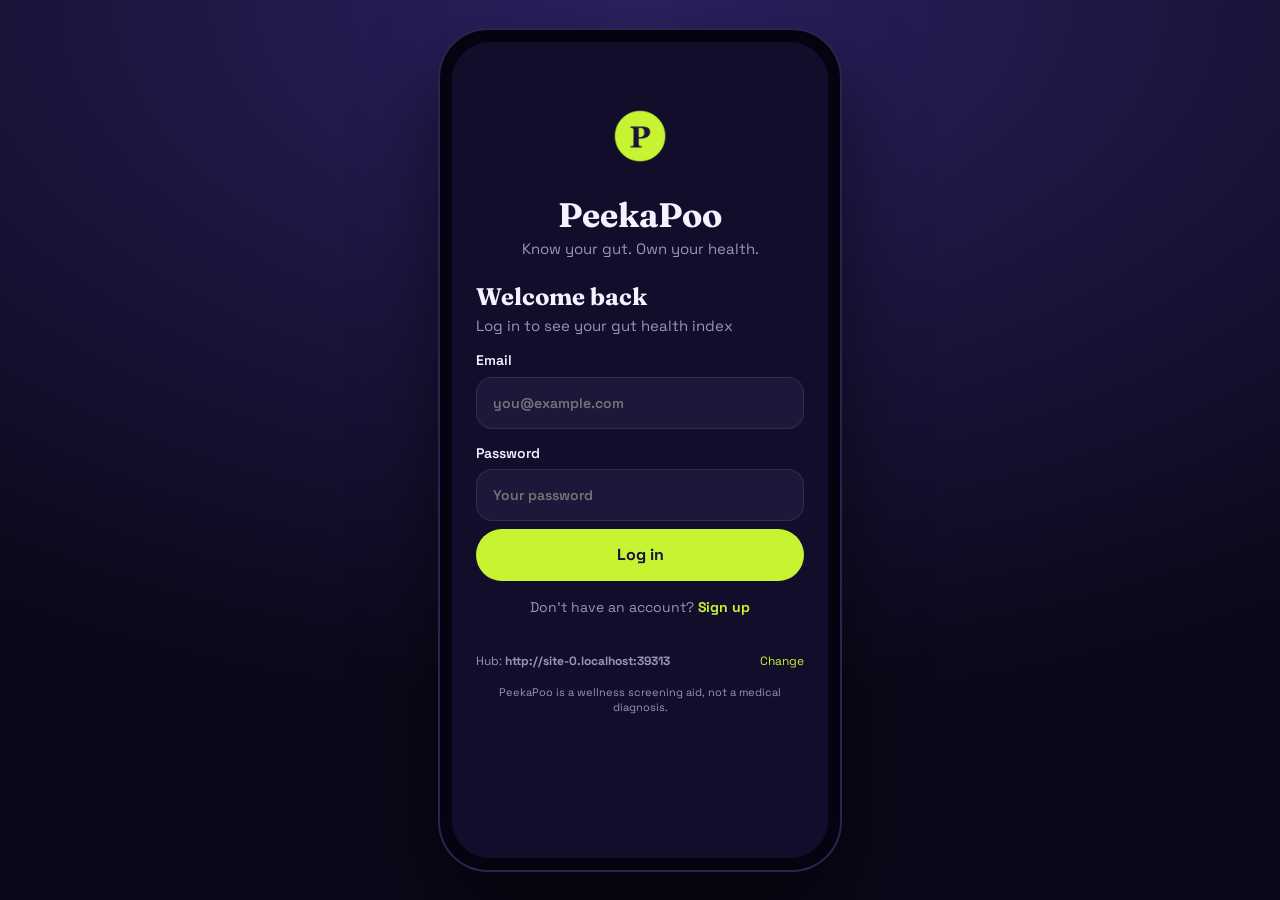
==== mobile_app/index.html @ ef3d58f6 "Add mobile apps, accounts and public demo server - mobile_app/: phone web app (PWA) served at /m/, w" ====
<!DOCTYPE html>
<html lang="en">
<head>
<meta charset="UTF-8">
<meta name="viewport" content="width=device-width, initial-scale=1, viewport-fit=cover">
<meta name="theme-color" content="#120d2b">
<meta name="apple-mobile-web-app-capable" content="yes">
<meta name="mobile-web-app-capable" content="yes">
<meta name="apple-mobile-web-app-status-bar-style" content="black-translucent">
<meta name="apple-mobile-web-app-title" content="PeekaPoo">
<title>PeekaPoo</title>
<link rel="manifest" href="manifest.webmanifest">
<link rel="icon" href="icons/icon-192.png">
<link rel="apple-touch-icon" href="icons/icon-192.png">
<link rel="preconnect" href="https://fonts.googleapis.com">
<link rel="preconnect" href="https://fonts.gstatic.com" crossorigin>
<link href="https://fonts.googleapis.com/css2?family=Fraunces:opsz,wght@9..144,600;9..144,700&family=Space+Grotesk:wght@400;500;600;700&display=swap" rel="stylesheet">
<link rel="stylesheet" href="app.css">
</head>
<body>
<div class="device">
  <div class="app" id="app">

    <!-- HOME -->
    <section class="screen is-active" id="screen-home" data-tab="home">
      <header class="top">
        <div>
          <p class="muted" id="greeting">Hello</p>
          <p class="name" id="name">-</p>
        </div>
        <button class="avatar" id="avatar-btn" aria-label="Profile">-</button>
      </header>

      <div class="score-row">
        <article class="score score--dig">
          <div class="ring" id="ring-dig"></div>
          <h3>Digestive Score</h3>
          <p class="score__sub" id="dig-sub">No stool visit yet</p>
        </article>
        <article class="score score--hyd">
          <div class="ring" id="ring-hyd"></div>
          <h3>Hydration Score</h3>
          <p class="score__sub" id="hyd-sub">No urine visit yet</p>
        </article>
      </div>

      <article class="card">
        <p class="eyebrow eyebrow--lime">Today's insight</p>
        <p class="lead" id="insight">Your first toilet visit will appear here.</p>
      </article>

      <article class="card card--alert" id="alert-card" hidden>
        <p class="eyebrow eyebrow--red" id="alert-title">Unusual pattern detected</p>
        <ul class="flag-list" id="alert-flags"></ul>
        <button class="link" data-goto="alerts">See details →</button>
      </article>

      <article class="card">
        <div class="card__head">
          <p class="eyebrow">Last 7 days</p>
          <div class="legend"><span class="dot dot--dig"></span>Digestive <span class="dot dot--hyd"></span>Hydration</div>
        </div>
        <div class="spark" id="spark"></div>
      </article>

      <button class="ask-cta" id="open-chat">
        <span class="bot" aria-hidden="true"></span>
        <span>
          <strong>Ask PeekaPoo</strong>
          <small>Questions about your scores, trends or alerts</small>
        </span>
        <span class="ask-cta__arrow">→</span>
      </button>

      <p class="foot muted" id="last-visit"></p>
    </section>

    <!-- DATA -->
    <section class="screen" id="screen-data" data-tab="data">
      <h1 class="title">Your Gut Health Index</h1>
      <p class="muted" id="data-sub">-</p>

      <p class="label">Explore by Bristol type</p>
      <div class="bars bars--bristol" id="bristol-bars"></div>
      <div class="note" id="bristol-note">-</div>

      <div class="chips" id="chips">
        <button class="chip is-on" data-view="consistency">Consistency</button>
        <button class="chip" data-view="scores">Daily scores</button>
        <button class="chip" data-view="visits">Visits</button>
      </div>
      <div id="chip-view"></div>

      <p class="label">Bristol Stool Scale <span class="muted">· tap to learn</span></p>
      <div class="bss-grid" id="bss-grid"></div>

      <h2 class="title title--sm">Urine &amp; Gas Signals</h2>
      <p class="muted">Same personal-history basis as your stool data above</p>

      <p class="label">Urine colour, this month</p>
      <div id="urine-bars"></div>
      <div class="note" id="urine-note">-</div>

      <p class="label">Ammonia (NH₃), past 7 days</p>
      <div class="bars bars--week" id="nh3-bars"></div>
      <div class="note" id="nh3-note">-</div>

      <p class="label">VOC signal, past 7 days</p>
      <div class="bars bars--week" id="voc-bars"></div>
      <div class="note" id="voc-note">Tracks alongside ammonia: both channels read from the same 8-channel gas array.</div>
    </section>

    <!-- ALERTS -->
    <section class="screen" id="screen-alerts" data-tab="alerts">
      <h1 class="title">Alerts</h1>
      <p class="muted">Compared with your own baseline, not other people's</p>

      <article class="status" id="status">
        <span class="status__badge" id="status-badge">-</span>
        <p class="status__text" id="status-text">-</p>
      </article>

      <div id="flag-cards"></div>

      <article class="card">
        <p class="eyebrow">How alerts work</p>
        <ol class="how">
          <li><b>Personal baseline.</b> Gas readings are compared with your own last 14 days, so your normal is the reference.</li>
          <li><b>Persistence rule.</b> A single odd day never alerts. A signal must stay unusual for 3 days in a row.</li>
          <li><b>Fixed rules decide the level.</b> Normal / Watch / Consult comes from deterministic rules, and the AI only explains it.</li>
        </ol>
      </article>

      <p class="label">Recent visits</p>
      <ul class="timeline" id="timeline"></ul>
    </section>

    <!-- PROFILE -->
    <section class="screen" id="screen-profile" data-tab="profile">
      <div class="profile-head">
        <div class="avatar avatar--lg" id="avatar-lg">-</div>
        <div>
          <p class="profile-name" id="profile-name">-</p>
          <p class="muted" id="profile-email">-</p>
          <p class="muted" id="profile-id">-</p>
        </div>
      </div>

      <div id="household">
        <p class="label">Household members</p>
        <p class="muted small">Switch to view a family member's results on this device.</p>
        <div class="members" id="members"></div>
      </div>

      <p class="label">My PeekaPoo device</p>
      <article class="card device-card">
        <div class="device-row"><span>Edge AI</span><b>Atlas 200I DK A2</b></div>
        <div class="device-row"><span>Sensor controller</span><b>Hi3861 · OpenHarmony</b></div>
        <div class="device-row"><span>Vision models</span><b id="sys-vision">-</b></div>
        <div class="device-row"><span>AI advisor</span><b id="sys-llm">-</b></div>
        <div class="device-row"><span>Huawei Cloud sync</span><b id="sys-cloud">-</b></div>
        <div class="device-row"><span>Data source</span><b id="sys-data">-</b></div>
      </article>

      <p class="label">Privacy</p>
      <article class="card privacy">
        <p>✓ Images are analysed on the device and never uploaded</p>
        <p>✓ Only scores and trends sync to the cloud</p>
        <p>✓ Each member has their own baseline</p>
      </article>

      <p class="disclaimer" id="disclaimer"></p>
      <button class="btn btn--ghost" id="logout">Log out</button>
      <p class="foot muted">PeekaPoo · Team InsideOut · USM</p>
    </section>

    <!-- AUTH (log in / sign up) -->
    <section class="auth" id="auth" hidden>
      <div class="auth__brand" id="auth-brand">
        <img src="icons/icon-192.png" alt="" width="84" height="84">
        <h1>PeekaPoo</h1>
        <p class="muted">Know your gut. Own your health.</p>
      </div>

      <form class="auth__form" id="login-form" novalidate>
        <h2>Welcome back</h2>
        <p class="muted">Log in to see your gut health index</p>
        <label>Email<input name="email" type="email" autocomplete="email" placeholder="you@example.com"></label>
        <label>Password<input name="password" type="password" autocomplete="current-password" placeholder="Your password"></label>
        <p class="auth__error" hidden></p>
        <button class="btn">Log in</button>
        <p class="auth__switch">Don't have an account? <button type="button" data-auth="register">Sign up</button></p>
      </form>

      <form class="auth__form" id="register-form" novalidate hidden>
        <div class="auth__head">
          <button type="button" class="back" data-auth="login" aria-label="Back">←</button>
          <h2>Create account</h2>
        </div>
        <p class="muted">Set up PeekaPoo for yourself. Each family member gets their own account and personal baseline.</p>
        <label>Name<input name="name" autocomplete="name" placeholder="What should we call you?"></label>
        <label>Email<input name="email" type="email" autocomplete="email" placeholder="you@example.com"></label>
        <label>Password<input name="password" type="password" autocomplete="new-password" placeholder="At least 8 characters"></label>
        <label>Confirm password<input name="confirm" type="password" autocomplete="new-password" placeholder="Type it again"></label>
        <fieldset class="slots">
          <legend>Your button on the PeekaPoo device</legend>
          <p class="muted small">Press this button before each visit so results go to your account.</p>
          <div class="slots__row">
            <label><input type="radio" name="slot" value="1"><span>1</span></label>
            <label><input type="radio" name="slot" value="2"><span>2</span></label>
            <label><input type="radio" name="slot" value="3"><span>3</span></label>
            <label><input type="radio" name="slot" value="4"><span>4</span></label>
          </div>
        </fieldset>
        <label class="consent"><input type="checkbox" name="agree">
          <span>I understand PeekaPoo is a wellness screening aid, not a medical diagnosis, and I agree that my scores (never images) are stored for my personal baseline.</span></label>
        <p class="auth__error" hidden></p>
        <button class="btn">Sign up</button>
        <p class="auth__switch">Already have an account? <button type="button" data-auth="login">Log in</button></p>
      </form>

      <div class="auth__hub">
        <div class="auth__hub-row"><span>Hub: <b id="hub-label">-</b></span><button type="button" id="hub-change">Change</button></div>
        <input id="hub-input" type="url" placeholder="http://192.168.x.x:8000" hidden>
      </div>
      <p class="auth__note">PeekaPoo is a wellness screening aid, not a medical diagnosis.</p>
    </section>

    <!-- CHAT (overlay) -->
    <section class="chat" id="chat" hidden>
      <header class="chat__top">
        <button class="back" id="close-chat" aria-label="Back">←</button>
        <div>
          <h2>PeekaPoo Assistant</h2>
          <p class="muted">Ask anything about your gut health</p>
        </div>
      </header>
      <div class="chat__log" id="chat-log"></div>
      <div class="suggest" id="suggest">
        <button>Currently is my gut health okay?</button>
        <button>How's my stool pattern this week?</button>
        <button>Why is my hydration score low?</button>
      </div>
      <form class="chat__bar" id="chat-form">
        <input id="chat-input" placeholder="Ask PeekaPoo anything..." autocomplete="off">
        <button class="send" aria-label="Send">↑</button>
      </form>
    </section>

    <!-- BRISTOL SHEET -->
    <div class="sheet" id="sheet" hidden>
      <div class="sheet__panel" role="dialog" aria-modal="true">
        <button class="sheet__close" id="sheet-close" aria-label="Close">×</button>
        <div id="sheet-body"></div>
      </div>
    </div>

    <nav class="tabbar">
      <button class="tab is-on" data-goto="home"><svg viewBox="0 0 24 24"><path d="M3 10.5 12 3l9 7.5V21h-6v-6H9v6H3z"/></svg>Home</button>
      <button class="tab" data-goto="data"><svg viewBox="0 0 24 24"><path d="M5 20V12M10 20V6M15 20v-9M20 20v-4"/></svg>Data</button>
      <button class="tab" data-goto="alerts"><svg viewBox="0 0 24 24"><path d="M6 17V11a6 6 0 0 1 12 0v6l1.5 2h-15zM10 21h4"/></svg>Alerts<i class="tab__dot" id="tab-dot" hidden></i></button>
      <button class="tab" data-goto="profile"><svg viewBox="0 0 24 24"><circle cx="12" cy="8" r="4"/><path d="M4 21c1-4.5 4.5-6.5 8-6.5s7 2 8 6.5"/></svg>Profile</button>
    </nav>
  </div>
</div>
<script src="bristol.js"></script>
<script src="app.js"></script>
</body>
</html>
---- mobile_app/app.css ----
:root {
  --bg: #120d2b;
  --bg-2: #0d0921;
  --card: #1d1739;
  --line: rgba(255, 255, 255, .09);
  --text: #f4f2ff;
  --muted: #9a94b8;
  --lime: #c6f432;
  --mint: #bfe0d4;
  --cream: #e8f3da;
  --ink: #1b1240;
  --slate: #48557c;
  --red: #ff6b6b;
  --amber: #ffb547;
  --green: #5ee0a0;
  --serif: "Fraunces", Georgia, serif;
  --sans: "Space Grotesk", system-ui, -apple-system, "Segoe UI", sans-serif;
  --tab-h: 68px;
}

* { box-sizing: border-box; -webkit-tap-highlight-color: transparent; }
html, body { margin: 0; height: 100%; }
body { background: var(--bg-2); color: var(--text); font: 15px/1.45 var(--sans); }
button, input { font: inherit; color: inherit; }
button { cursor: pointer; background: none; border: 0; padding: 0; }
[hidden] { display: none !important; }

/* Phone frame on wide screens, full-bleed on phones */
.device { height: 100%; }
.app { position: relative; height: 100%; background: var(--bg); overflow: hidden; }
@media (min-width: 520px) {
  body { display: grid; place-items: center; background: radial-gradient(1200px 700px at 50% 0%, #2a2160, #0b0819); padding: 24px 0; }
  .device { width: 400px; height: min(840px, calc(100vh - 48px)); border-radius: 48px; padding: 12px; background: #050310;
            box-shadow: 0 0 0 2px #2b2450, 0 40px 80px rgba(0, 0, 0, .55); }
  .app { border-radius: 38px; }
}

.screen { position: absolute; inset: 0 0 var(--tab-h); overflow-y: auto; padding: calc(18px + env(safe-area-inset-top)) 18px 28px;
          display: none; scrollbar-width: none; }
.screen::-webkit-scrollbar { display: none; }
.screen.is-active { display: block; animation: fade .25s ease; }
@keyframes fade { from { opacity: 0; transform: translateY(6px); } }

.muted { color: var(--muted); margin: 0; }
.top { display: flex; justify-content: space-between; align-items: center; margin: 8px 2px 18px; }
.name { margin: 0; font-weight: 700; font-size: 17px; }
.avatar { width: 38px; height: 38px; border-radius: 50%; background: var(--cream); color: var(--ink); display: grid; place-items: center;
          font: 700 16px var(--serif); }
.avatar--lg { width: 64px; height: 64px; font-size: 26px; flex: none; }

.title { font: 700 26px/1.15 var(--serif); margin: 10px 0 4px; }
.title--sm { font-size: 22px; margin-top: 34px; }
.label { font-weight: 600; margin: 22px 0 10px; }
.eyebrow { margin: 0 0 6px; font-weight: 600; font-size: 13px; color: var(--muted); }
.eyebrow--lime { color: #a7d63c; }
.eyebrow--red { color: var(--red); }
.lead { margin: 0; font-size: 16px; line-height: 1.5; }
.foot { text-align: center; font-size: 12px; margin-top: 18px; }

/* Score cards */
.score-row { display: grid; grid-template-columns: 1fr 1fr; gap: 12px; }
.score { border-radius: 22px; padding: 18px 10px 14px; text-align: center; color: var(--ink); }
.score--dig { background: var(--mint); }
.score--hyd { background: var(--cream); }
.score h3 { margin: 10px 0 2px; font-size: 15px; font-weight: 600; }
.score__sub { margin: 0; font-size: 12px; color: #55607a; }
.ring { width: 86px; height: 86px; margin: 0 auto; position: relative; }
.ring svg { width: 100%; height: 100%; transform: rotate(-90deg); }
.ring b { position: absolute; inset: 0; display: grid; place-items: center; font: 700 28px var(--serif); }

.card { background: var(--card); border: 1px solid var(--line); border-radius: 20px; padding: 16px; margin-top: 14px; }
.card__head { display: flex; justify-content: space-between; align-items: baseline; }
.card--alert { background: linear-gradient(180deg, #2a1730, #1d1739); border-color: rgba(255, 107, 107, .35); }
.flag-list { margin: 4px 0 8px; padding-left: 18px; }
.flag-list li { margin: 4px 0; }
.link { color: var(--lime); font-weight: 600; font-size: 14px; }

.legend { font-size: 12px; color: var(--muted); display: flex; align-items: center; gap: 4px; }
.dot { width: 8px; height: 8px; border-radius: 50%; display: inline-block; margin-left: 6px; }
.dot--dig { background: var(--mint); }
.dot--hyd { background: var(--lime); }
.spark svg { width: 100%; height: 110px; display: block; margin-top: 6px; }
.spark text { fill: var(--muted); font-size: 10px; font-family: var(--sans); }

.ask-cta { width: 100%; margin-top: 14px; display: flex; align-items: center; gap: 12px; text-align: left; padding: 14px 16px;
           border-radius: 20px; background: var(--lime); color: var(--ink); }
.ask-cta strong { display: block; font-size: 16px; }
.ask-cta small { color: #3d4a1a; }
.ask-cta__arrow { margin-left: auto; font-size: 20px; }
.bot { width: 36px; height: 36px; flex: none; border-radius: 12px; background: var(--mint) url("icons/bot.svg") center/70% no-repeat; }

/* Bars */
.bars { display: grid; align-items: end; gap: 8px; height: 150px; }
.bars--bristol { grid-template-columns: repeat(8, 1fr); }
.bars--week { grid-template-columns: repeat(7, 1fr); height: 130px; }
.bar { height: 100%; display: flex; flex-direction: column; justify-content: flex-end; align-items: center; gap: 4px; }
.bar i { width: 100%; border-radius: 9px; background: var(--slate); min-height: 6px; transition: height .4s ease, background .2s; }
.bar b { font-size: 11px; font-weight: 600; }
.bar small { font-size: 10px; color: var(--muted); line-height: 1; }
.bar.is-hi i { background: var(--lime); }
.bar.is-all i { background: #3a3156; }
.bar.is-sel b { color: var(--lime); }
.note { margin-top: 12px; padding: 12px 14px; border: 1px solid var(--line); border-radius: 18px; background: var(--card); }

.chips { display: flex; gap: 8px; margin: 22px 0 14px; overflow-x: auto; scrollbar-width: none; }
.chip { flex: none; padding: 8px 14px; border-radius: 999px; border: 1px solid var(--line); background: var(--card); font-size: 14px; }
.chip.is-on { background: var(--lime); color: var(--ink); border-color: var(--lime); font-weight: 600; }

.hbar { display: grid; grid-template-columns: 104px 1fr 40px; align-items: center; gap: 10px; margin: 9px 0; font-size: 14px; }
.hbar__track { height: 9px; border-radius: 9px; background: #2a2448; overflow: hidden; }
.hbar__fill { height: 100%; border-radius: 9px; background: var(--mint); }
.hbar span:last-child { text-align: right; color: var(--muted); font-size: 13px; }

.visit-row { display: flex; justify-content: space-between; padding: 10px 0; border-bottom: 1px solid var(--line); font-size: 14px; }
.visit-row:last-child { border: 0; }

/* Bristol grid */
.bss-grid { display: grid; grid-template-columns: repeat(4, 1fr); gap: 10px; }
.bss { display: flex; flex-direction: column; align-items: center; gap: 6px; font-size: 11px; color: var(--muted); }
.bss__img { width: 100%; aspect-ratio: 1; border-radius: 50%; background: #f3f1ec; position: relative; display: grid; place-items: center; }
.bss__img svg { width: 80%; }
.bss__tag { position: absolute; top: 2px; left: -2px; background: #3f6a8f; color: #fff; font-size: 9px; font-weight: 700; padding: 1px 5px; border-radius: 4px; }
.bss.is-hi .bss__img { box-shadow: 0 0 0 3px var(--lime); }

/* Alerts */
.status { margin-top: 18px; border-radius: 22px; padding: 18px; display: flex; gap: 14px; align-items: center; background: var(--card); border: 1px solid var(--line); }
.status__badge { flex: none; padding: 6px 14px; border-radius: 999px; font-weight: 700; color: var(--ink); text-transform: uppercase; font-size: 13px; }
.status__text { margin: 0; }
.lvl-normal { background: var(--green); }
.lvl-watch { background: var(--amber); }
.lvl-consult { background: var(--red); }
.flag { display: flex; gap: 12px; }
.flag__bar { width: 4px; border-radius: 4px; flex: none; }
.flag h4 { margin: 0 0 4px; font-size: 15px; }
.flag p { margin: 0; color: var(--muted); font-size: 14px; }
.how { margin: 6px 0 0; padding-left: 18px; color: #d7d3ec; font-size: 14px; }
.how li { margin: 6px 0; }
.timeline { list-style: none; margin: 0; padding: 0; }
.timeline li { display: flex; gap: 12px; padding: 10px 0; border-bottom: 1px solid var(--line); font-size: 14px; }
.timeline time { color: var(--muted); width: 118px; flex: none; white-space: nowrap; }

/* Profile */
.profile-head { display: flex; gap: 14px; align-items: center; margin-top: 16px; }
.profile-name { margin: 0 0 2px; font: 700 22px var(--serif); }
.small { font-size: 12px; margin-bottom: 8px; }
.btn { width: 100%; height: 52px; border-radius: 999px; background: var(--lime); color: var(--ink); font-weight: 700; font-size: 16px; margin-top: 8px; }
.btn:disabled { opacity: .6; }
.btn--ghost { background: transparent; border: 1px solid var(--red); color: var(--red); height: 48px; margin-top: 20px; font-weight: 600; }

/* Auth */
.auth { position: absolute; inset: 0; z-index: 30; background: var(--bg); overflow-y: auto; padding: calc(24px + env(safe-area-inset-top)) 24px 28px;
        scrollbar-width: none; animation: fade .25s ease; }
.auth__brand { text-align: center; margin: 28px 0 22px; }
.auth__brand img { border-radius: 24px; }
.auth__brand h1 { font: 700 34px var(--serif); margin: 10px 0 2px; }
.auth__form h2 { font: 700 24px var(--serif); margin: 0 0 4px; }
.auth__form > label:not(.consent), .slots legend { display: block; font-weight: 600; font-size: 14px; margin-top: 14px; }
.auth__form > label:not(.consent) input { display: block; width: 100%; height: 52px; margin-top: 6px; padding: 0 16px; border-radius: 16px;
                            border: 1px solid var(--line); background: var(--card); }
.auth__form input:focus { outline: none; border-color: var(--lime); }
.auth__head { display: flex; align-items: center; gap: 12px; margin-bottom: 6px; }
.slots { border: 0; padding: 0; margin: 0; }
.slots legend { padding: 0; }
.slots__row { display: grid; grid-template-columns: repeat(4, 1fr); gap: 10px; }
.slots__row input { position: absolute; opacity: 0; pointer-events: none; }
.slots__row span { display: grid; place-items: center; height: 52px; border-radius: 16px; border: 1px solid var(--line); background: var(--card);
                   font-weight: 700; font-size: 18px; cursor: pointer; }
.slots__row input:checked + span { background: var(--lime); border-color: var(--lime); color: var(--ink); }
.consent { display: flex; gap: 10px; align-items: flex-start; margin-top: 16px; font-size: 12px; color: var(--muted); cursor: pointer; }
.consent input { width: 18px; height: 18px; accent-color: var(--lime); flex: none; margin: 1px 0 0; }
.auth__error { color: var(--red); font-size: 13px; margin: 12px 0 0; }
.auth__switch { text-align: center; color: var(--muted); font-size: 14px; margin: 16px 0 0; }
.auth__switch button { color: var(--lime); font-weight: 700; }
.auth__hub { margin-top: 36px; font-size: 12px; color: var(--muted); }
.auth__hub-row { display: flex; justify-content: space-between; gap: 10px; }
.auth__hub-row span { overflow: hidden; text-overflow: ellipsis; white-space: nowrap; }
.auth__hub button { color: var(--lime); }
.auth__hub input { width: 100%; height: 46px; margin-top: 8px; padding: 0 14px; border-radius: 14px; border: 1px solid var(--line); background: var(--card); }
.auth__note { text-align: center; font-size: 11px; color: var(--muted); margin-top: 14px; }
.members { display: flex; gap: 8px; flex-wrap: wrap; }
.member { padding: 9px 16px; border-radius: 999px; border: 1px solid var(--line); background: var(--card); }
.member.is-on { background: var(--lime); color: var(--ink); font-weight: 600; }
.device-row { display: flex; justify-content: space-between; gap: 10px; padding: 8px 0; border-bottom: 1px solid var(--line); font-size: 14px; }
.device-row:last-child { border: 0; }
.device-row span { color: var(--muted); }
.device-row b { text-align: right; font-weight: 600; }
.privacy p { margin: 6px 0; font-size: 14px; }
.disclaimer { margin: 20px 4px 0; font-size: 12px; color: var(--muted); line-height: 1.5; }

/* Tab bar */
.tabbar { position: absolute; left: 0; right: 0; bottom: 0; height: calc(var(--tab-h) + env(safe-area-inset-bottom)); padding-bottom: env(safe-area-inset-bottom);
          display: grid; grid-template-columns: repeat(4, 1fr); background: rgba(13, 9, 33, .96); border-top: 1px solid var(--line); z-index: 5; }
.tab { position: relative; display: flex; flex-direction: column; align-items: center; justify-content: center; gap: 3px; font-size: 12px; color: var(--muted); }
.tab svg { width: 22px; height: 22px; fill: none; stroke: currentColor; stroke-width: 1.7; stroke-linecap: round; stroke-linejoin: round; }
.tab.is-on { color: var(--lime); font-weight: 600; }
.tab__dot { position: absolute; top: 12px; left: calc(50% + 8px); width: 8px; height: 8px; border-radius: 50%; background: var(--red); }

/* Chat */
.chat { position: absolute; inset: 0; background: var(--bg); z-index: 10; display: flex; flex-direction: column; animation: slide .25s ease; }
@keyframes slide { from { transform: translateX(30px); opacity: 0; } }
.chat__top { display: flex; gap: 12px; align-items: center; padding: calc(16px + env(safe-area-inset-top)) 16px 10px; }
.chat__top h2 { margin: 0; font: 700 21px var(--serif); }
.chat__top .muted { font-size: 13px; }
.back { width: 38px; height: 38px; border-radius: 50%; background: var(--card); border: 1px solid var(--line); font-size: 18px; flex: none; }
.chat__log { flex: 1; overflow-y: auto; padding: 8px 16px 12px; display: flex; flex-direction: column; gap: 12px; scrollbar-width: none; }
.msg { max-width: 82%; padding: 12px 14px; border-radius: 18px; line-height: 1.45; white-space: pre-wrap; }
.msg--bot { align-self: flex-start; background: var(--card); border: 1px solid var(--line); border-top-left-radius: 6px; display: flex; gap: 0; }
.msg--user { align-self: flex-end; background: var(--lime); color: var(--ink); border-bottom-right-radius: 6px; font-weight: 500; }
.msg__wrap { display: flex; gap: 8px; align-items: flex-start; }
.msg__wrap .bot { width: 30px; height: 30px; border-radius: 10px; }
.msg small { display: block; margin-top: 8px; color: var(--muted); font-size: 11px; }
.msg--typing { color: var(--muted); }
.suggest { display: flex; gap: 8px; overflow-x: auto; padding: 0 16px 8px; scrollbar-width: none; }
.suggest button { flex: none; padding: 7px 12px; border-radius: 999px; border: 1px solid var(--line); background: var(--card); font-size: 13px; }
.chat__bar { display: flex; gap: 10px; padding: 10px 16px calc(14px + env(safe-area-inset-bottom)); border-top: 1px solid var(--line); }
.chat__bar input { flex: 1; min-width: 0; padding: 12px 16px; border-radius: 999px; border: 1px solid var(--line); background: var(--card); }
.chat__bar input:focus { outline: none; border-color: var(--lime); }
.send { width: 46px; height: 46px; border-radius: 50%; background: var(--lime); color: var(--ink); font-size: 20px; font-weight: 700; flex: none; }

/* Bristol sheet */
.sheet { position: absolute; inset: 0; z-index: 20; background: rgba(5, 3, 16, .7); display: flex; align-items: flex-end; animation: fade .2s ease; }
.sheet__panel { position: relative; width: 100%; max-height: 88%; overflow-y: auto; background: #f1f0f4; color: #1d1d27; border-radius: 26px 26px 0 0; padding: 22px 18px 28px; }
.sheet__close { position: absolute; top: 12px; right: 14px; width: 34px; height: 34px; border-radius: 50%; background: #dddbe5; font-size: 20px; }
.sheet .bss__img { width: 150px; margin: 0 auto; background: #fff; border: 2px solid #222; }
.sheet .bss__tag { font-size: 11px; top: 8px; }
.sheet h3 { text-align: center; font-weight: 500; margin: 14px 0; }
.sheet section { background: #dfdee7; border-radius: 12px; padding: 12px 14px; margin-top: 10px; }
.sheet section h4 { margin: 0 0 4px; font-size: 14px; letter-spacing: .3px; }
.sheet section p, .sheet section ul { margin: 0; font-size: 14px; }
.sheet section ul { padding-left: 18px; }
.sheet .disclaimer { color: #6a6878; }
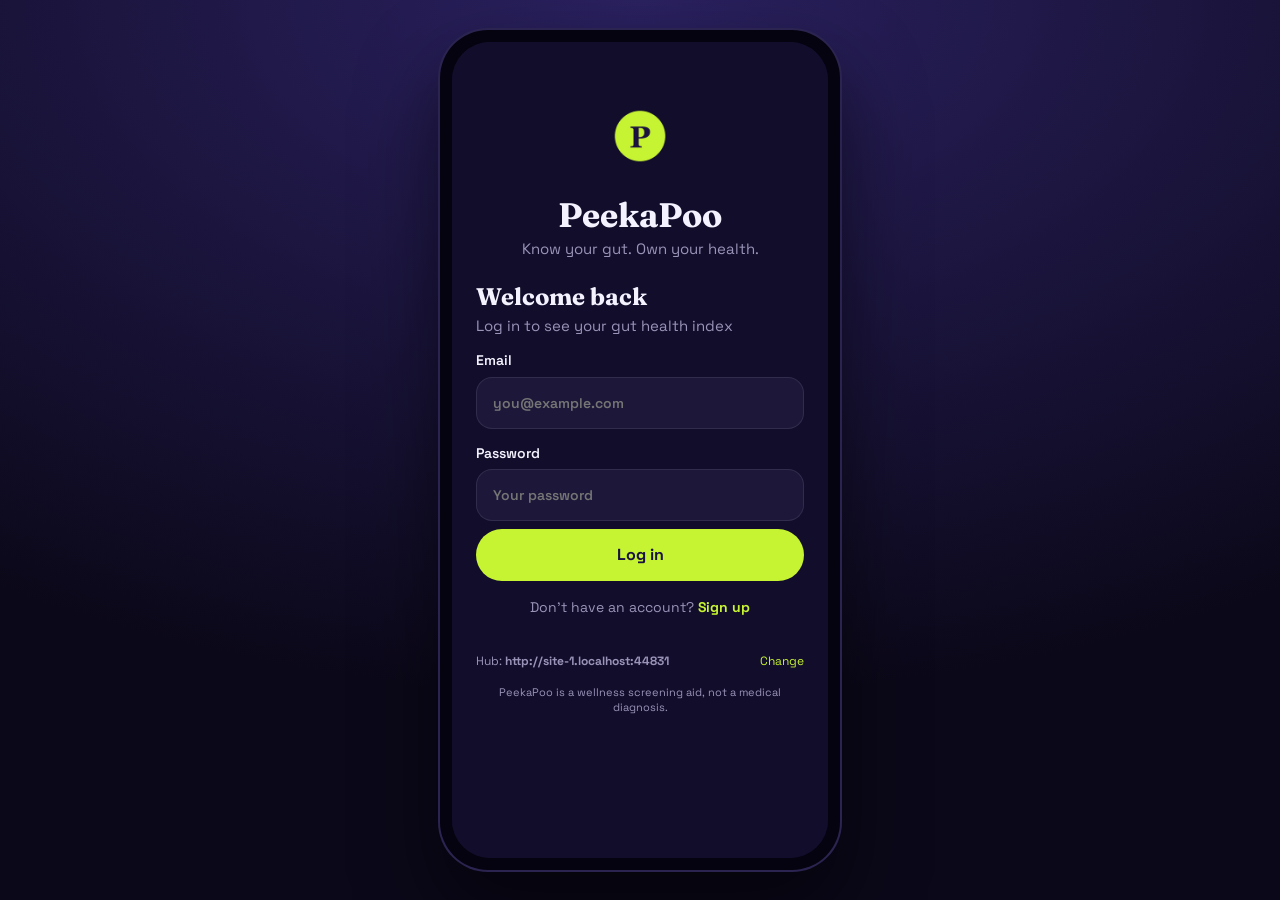
==== commit a7cee200: "Prepare HarmonyOS app for AppGallery: account deletion, privacy links, public server - POST /api/del" ====
--- a/mobile_app/index.html
+++ b/mobile_app/index.html
@@ -171,6 +171,7 @@
 
       <p class="disclaimer" id="disclaimer"></p>
       <button class="btn btn--ghost" id="logout">Log out</button>
+      <p class="account-links"><a href="https://yangye3058845465-sys.github.io/peekapoo-website/privacy.html" target="_blank" rel="noopener">Privacy Policy</a> · <button id="delete-account">Delete my account</button></p>
       <p class="foot muted">PeekaPoo · Team InsideOut · USM</p>
     </section>
 
--- a/mobile_app/app.css
+++ b/mobile_app/app.css
@@ -229,3 +229,5 @@
 .sheet section p, .sheet section ul { margin: 0; font-size: 14px; }
 .sheet section ul { padding-left: 18px; }
 .sheet .disclaimer { color: #6a6878; }
+.account-links { text-align: center; font-size: 13px; color: var(--muted); margin: 14px 0 0; }
+.account-links a, .account-links button { color: var(--muted); text-decoration: underline; }
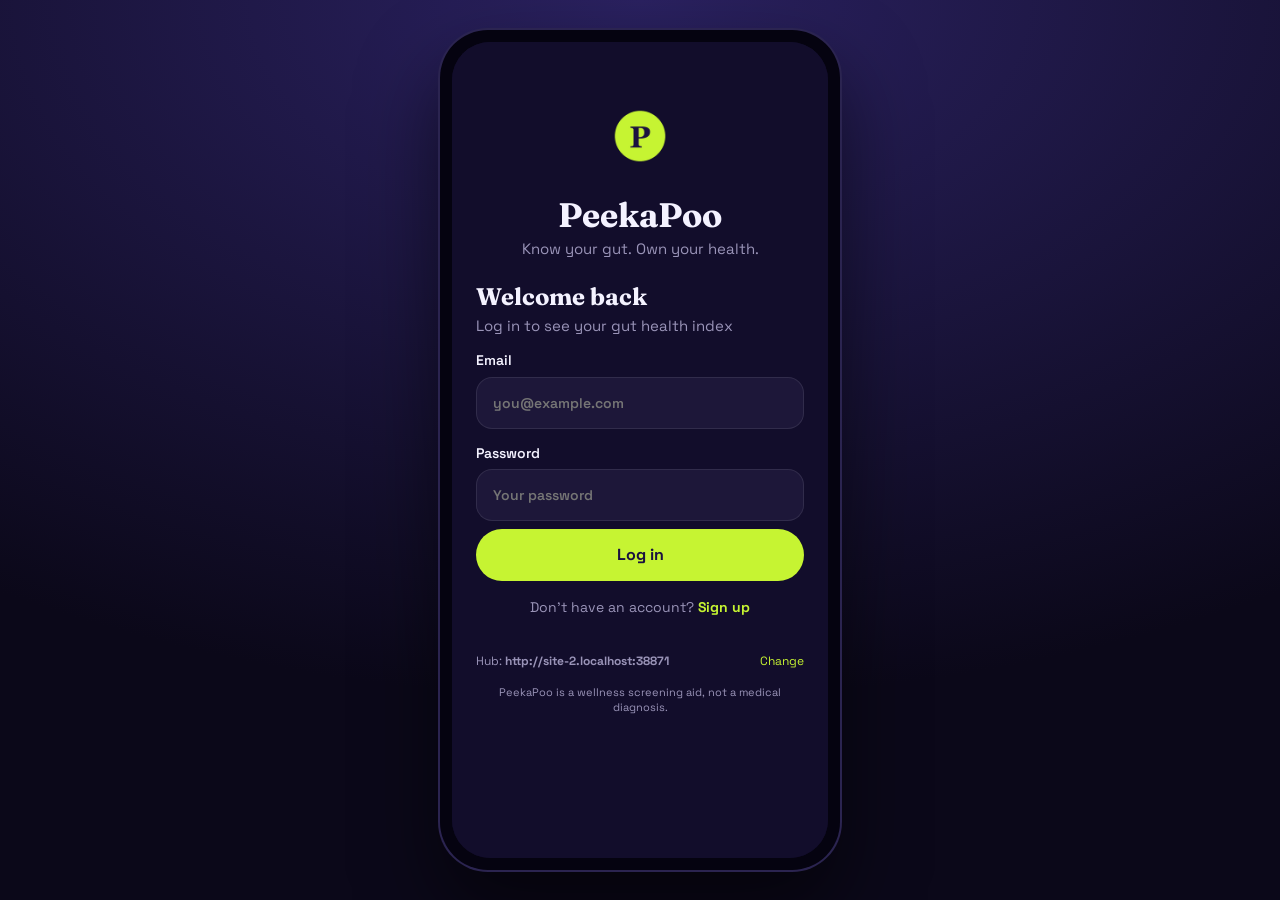
==== commit 5fd8696e: "Home: last-stool colour/consistency/quantity card, floating chat button; gas bars scale with the dat" ====
--- a/mobile_app/index.html
+++ b/mobile_app/index.html
@@ -49,6 +49,27 @@
         <p class="lead" id="insight">Your first toilet visit will appear here.</p>
       </article>
 
+      <article class="card">
+        <div class="card__head">
+          <p class="eyebrow">Last stool</p>
+          <span class="legend" id="stool-when"></span>
+        </div>
+        <div class="stool-stats">
+          <div class="stool-stat">
+            <span class="stool-stat__icon"><i class="swatch" id="stool-swatch"></i></span>
+            <small>Colour</small><b id="stool-colour">–</b>
+          </div>
+          <div class="stool-stat">
+            <span class="stool-stat__icon" id="stool-type">–</span>
+            <small>Consistency</small><b id="stool-consistency">–</b>
+          </div>
+          <div class="stool-stat">
+            <span class="stool-stat__icon qty" id="stool-qty"><i></i><i></i><i></i></span>
+            <small>Quantity</small><b id="stool-quantity">–</b>
+          </div>
+        </div>
+      </article>
+
       <article class="card card--alert" id="alert-card" hidden>
         <p class="eyebrow eyebrow--red" id="alert-title">Unusual pattern detected</p>
         <ul class="flag-list" id="alert-flags"></ul>
@@ -62,15 +83,6 @@
         </div>
         <div class="spark" id="spark"></div>
       </article>
-
-      <button class="ask-cta" id="open-chat">
-        <span class="bot" aria-hidden="true"></span>
-        <span>
-          <strong>Ask PeekaPoo</strong>
-          <small>Questions about your scores, trends or alerts</small>
-        </span>
-        <span class="ask-cta__arrow">→</span>
-      </button>
 
       <p class="foot muted" id="last-visit"></p>
     </section>
@@ -256,6 +268,8 @@
       </div>
     </div>
 
+    <button class="chat-fab" id="open-chat" aria-label="Ask PeekaPoo"><span class="bot" aria-hidden="true"></span><span>Ask</span></button>
+
     <nav class="tabbar">
       <button class="tab is-on" data-goto="home"><svg viewBox="0 0 24 24"><path d="M3 10.5 12 3l9 7.5V21h-6v-6H9v6H3z"/></svg>Home</button>
       <button class="tab" data-goto="data"><svg viewBox="0 0 24 24"><path d="M5 20V12M10 20V6M15 20v-9M20 20v-4"/></svg>Data</button>
--- a/mobile_app/app.css
+++ b/mobile_app/app.css
@@ -35,7 +35,7 @@
   .app { border-radius: 38px; }
 }
 
-.screen { position: absolute; inset: 0 0 var(--tab-h); overflow-y: auto; padding: calc(18px + env(safe-area-inset-top)) 18px 28px;
+.screen { position: absolute; inset: 0 0 var(--tab-h); overflow-y: auto; padding: calc(18px + env(safe-area-inset-top)) 18px 96px;
           display: none; scrollbar-width: none; }
 .screen::-webkit-scrollbar { display: none; }
 .screen.is-active { display: block; animation: fade .25s ease; }
@@ -82,19 +82,34 @@
 .spark svg { width: 100%; height: 110px; display: block; margin-top: 6px; }
 .spark text { fill: var(--muted); font-size: 10px; font-family: var(--sans); }
 
-.ask-cta { width: 100%; margin-top: 14px; display: flex; align-items: center; gap: 12px; text-align: left; padding: 14px 16px;
-           border-radius: 20px; background: var(--lime); color: var(--ink); }
-.ask-cta strong { display: block; font-size: 16px; }
-.ask-cta small { color: #3d4a1a; }
-.ask-cta__arrow { margin-left: auto; font-size: 20px; }
+/* Floating chat button: always reachable above the tab bar */
+.chat-fab { position: absolute; left: 16px; bottom: calc(var(--tab-h) + env(safe-area-inset-bottom) + 14px); z-index: 6;
+            display: flex; align-items: center; gap: 8px; padding: 6px 16px 6px 6px; border-radius: 999px;
+            background: var(--lime); color: var(--ink); font-weight: 700; font-size: 15px;
+            box-shadow: 0 8px 24px rgba(0, 0, 0, .45), 0 0 0 4px rgba(198, 244, 50, .12); }
+.chat-fab .bot { width: 40px; height: 40px; border-radius: 50%; }
+.chat-fab:active { transform: scale(.96); }
 .bot { width: 36px; height: 36px; flex: none; border-radius: 12px; background: var(--mint) url("icons/bot.svg") center/70% no-repeat; }
+
+/* Last stool: colour / consistency / quantity */
+.stool-stats { display: grid; grid-template-columns: repeat(3, 1fr); gap: 8px; margin-top: 10px; }
+.stool-stat { display: flex; flex-direction: column; align-items: center; gap: 2px; padding: 12px 4px; border-radius: 16px; background: #262046; text-align: center; }
+.stool-stat small { color: var(--muted); font-size: 12px; margin-top: 6px; }
+.stool-stat b { font-size: 14px; font-weight: 600; line-height: 1.25; }
+.stool-stat__icon { height: 30px; display: grid; place-items: center; font: 700 15px var(--sans); color: var(--ink);
+                    min-width: 30px; border-radius: 10px; background: var(--mint); padding: 0 6px; }
+.stool-stat__icon .swatch { width: 18px; height: 18px; border-radius: 50%; background: #3a3156; box-shadow: inset 0 0 0 2px rgba(0, 0, 0, .15); }
+.stool-stat__icon.qty { display: flex; gap: 3px; align-items: flex-end; background: transparent; padding: 0; }
+.qty i { width: 8px; border-radius: 3px; background: #3a3156; }
+.qty i:nth-child(1) { height: 10px; } .qty i:nth-child(2) { height: 17px; } .qty i:nth-child(3) { height: 24px; }
+.qty i.on { background: var(--lime); }
 
 /* Bars */
 .bars { display: grid; align-items: end; gap: 8px; height: 150px; }
 .bars--bristol { grid-template-columns: repeat(8, 1fr); }
 .bars--week { grid-template-columns: repeat(7, 1fr); height: 130px; }
 .bar { height: 100%; display: flex; flex-direction: column; justify-content: flex-end; align-items: center; gap: 4px; }
-.bar i { width: 100%; border-radius: 9px; background: var(--slate); min-height: 6px; transition: height .4s ease, background .2s; }
+.bar i { flex: none; width: 100%; border-radius: 9px; background: var(--slate); min-height: 6px; transition: height .4s ease, background .2s; }
 .bar b { font-size: 11px; font-weight: 600; }
 .bar small { font-size: 10px; color: var(--muted); line-height: 1; }
 .bar.is-hi i { background: var(--lime); }
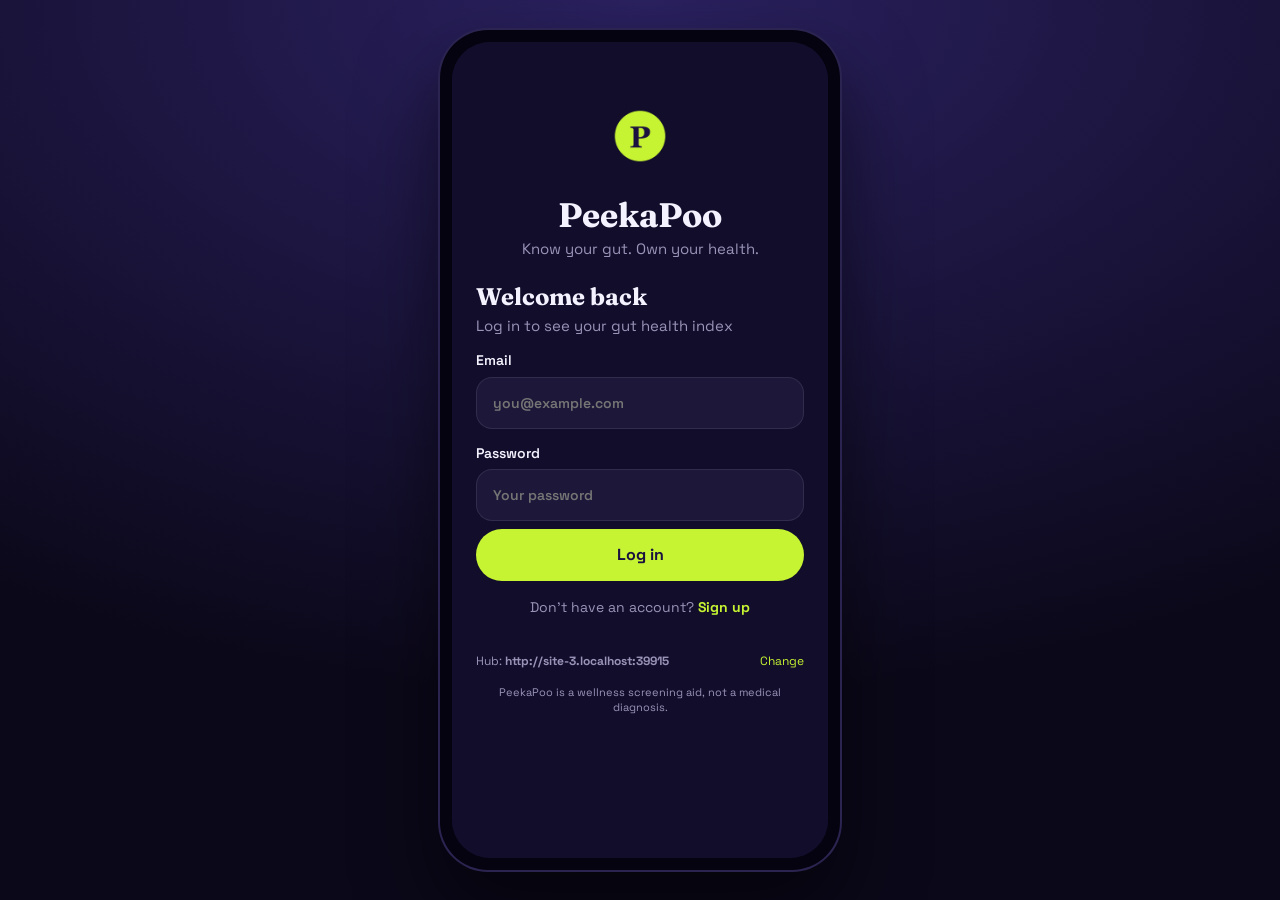
==== commit a727c18c: "Data chips are Colour / Consistency / Quantity; home alert module; high-ammonia demo scenario - /api" ====
--- a/mobile_app/index.html
+++ b/mobile_app/index.html
@@ -70,10 +70,17 @@
         </div>
       </article>
 
-      <article class="card card--alert" id="alert-card" hidden>
-        <p class="eyebrow eyebrow--red" id="alert-title">Unusual pattern detected</p>
-        <ul class="flag-list" id="alert-flags"></ul>
-        <button class="link" data-goto="alerts">See details →</button>
+
+      <article class="card alert-mod alert-mod--normal" id="alert-card">
+        <div class="alert-mod__head">
+          <span class="alert-mod__icon" id="alert-icon" aria-hidden="true">✓</span>
+          <div>
+            <p class="alert-mod__title" id="alert-title">All clear</p>
+            <p class="alert-mod__sub" id="alert-sub">Loading…</p>
+          </div>
+        </div>
+        <ul class="alert-list" id="alert-flags"></ul>
+        <button class="link" data-goto="alerts" id="alert-more" hidden>See details →</button>
       </article>
 
       <article class="card">
@@ -97,9 +104,9 @@
       <div class="note" id="bristol-note">-</div>
 
       <div class="chips" id="chips">
-        <button class="chip is-on" data-view="consistency">Consistency</button>
-        <button class="chip" data-view="scores">Daily scores</button>
-        <button class="chip" data-view="visits">Visits</button>
+        <button class="chip is-on" data-view="colour">Colour</button>
+        <button class="chip" data-view="consistency">Consistency</button>
+        <button class="chip" data-view="quantity">Quantity</button>
       </div>
       <div id="chip-view"></div>
 
@@ -173,6 +180,17 @@
         <div class="device-row"><span>Huawei Cloud sync</span><b id="sys-cloud">-</b></div>
         <div class="device-row"><span>Data source</span><b id="sys-data">-</b></div>
       </article>
+
+      <div id="demo-box" hidden>
+        <p class="label">Demo data</p>
+        <p class="muted small">Replace your sample readings with a scenario to see how PeekaPoo reacts.</p>
+        <div class="members" id="demo-scenarios">
+          <button class="member" data-sc="healthy">Healthy week</button>
+          <button class="member" data-sc="ammonia_high">High ammonia</button>
+          <button class="member" data-sc="constipation_gas">Constipation</button>
+        </div>
+        <p class="muted small" id="demo-status"></p>
+      </div>
 
       <p class="label">Privacy</p>
       <article class="card privacy">
--- a/mobile_app/app.css
+++ b/mobile_app/app.css
@@ -70,9 +70,25 @@
 
 .card { background: var(--card); border: 1px solid var(--line); border-radius: 20px; padding: 16px; margin-top: 14px; }
 .card__head { display: flex; justify-content: space-between; align-items: baseline; }
-.card--alert { background: linear-gradient(180deg, #2a1730, #1d1739); border-color: rgba(255, 107, 107, .35); }
-.flag-list { margin: 4px 0 8px; padding-left: 18px; }
-.flag-list li { margin: 4px 0; }
+/* Home alert module: all clear / watch / consult */
+.alert-mod__head { display: flex; gap: 12px; align-items: center; }
+.alert-mod__icon { width: 36px; height: 36px; flex: none; border-radius: 50%; display: grid; place-items: center; font-weight: 700; font-size: 18px; color: var(--ink); }
+.alert-mod__title { margin: 0; font-weight: 700; font-size: 15px; }
+.alert-mod__sub { margin: 0; font-size: 12px; color: var(--muted); }
+.alert-mod--normal .alert-mod__icon { background: var(--green); }
+.alert-mod--normal .alert-mod__title { color: var(--green); }
+.alert-mod--watch { background: linear-gradient(180deg, #2b2130, #1d1739); border-color: rgba(255, 181, 71, .35); }
+.alert-mod--watch .alert-mod__icon { background: var(--amber); }
+.alert-mod--watch .alert-mod__title { color: var(--amber); }
+.alert-mod--consult { background: linear-gradient(180deg, #2a1730, #1d1739); border-color: rgba(255, 107, 107, .35); }
+.alert-mod--consult .alert-mod__icon { background: var(--red); }
+.alert-mod--consult .alert-mod__title { color: var(--red); }
+.alert-list { list-style: none; margin: 12px 0 10px; padding: 0; display: flex; flex-direction: column; gap: 8px; }
+.alert-list:empty { display: none; }
+.alert-item { padding: 10px 12px; border-radius: 14px; background: rgba(255, 255, 255, .04); border-left: 3px solid var(--amber); }
+.alert-item--consult { border-left-color: var(--red); }
+.alert-item b { display: block; font-size: 14px; margin-bottom: 2px; }
+.alert-item span { font-size: 14px; line-height: 1.45; color: #e6e2f7; }
 .link { color: var(--lime); font-weight: 600; font-size: 14px; }
 
 .legend { font-size: 12px; color: var(--muted); display: flex; align-items: center; gap: 4px; }
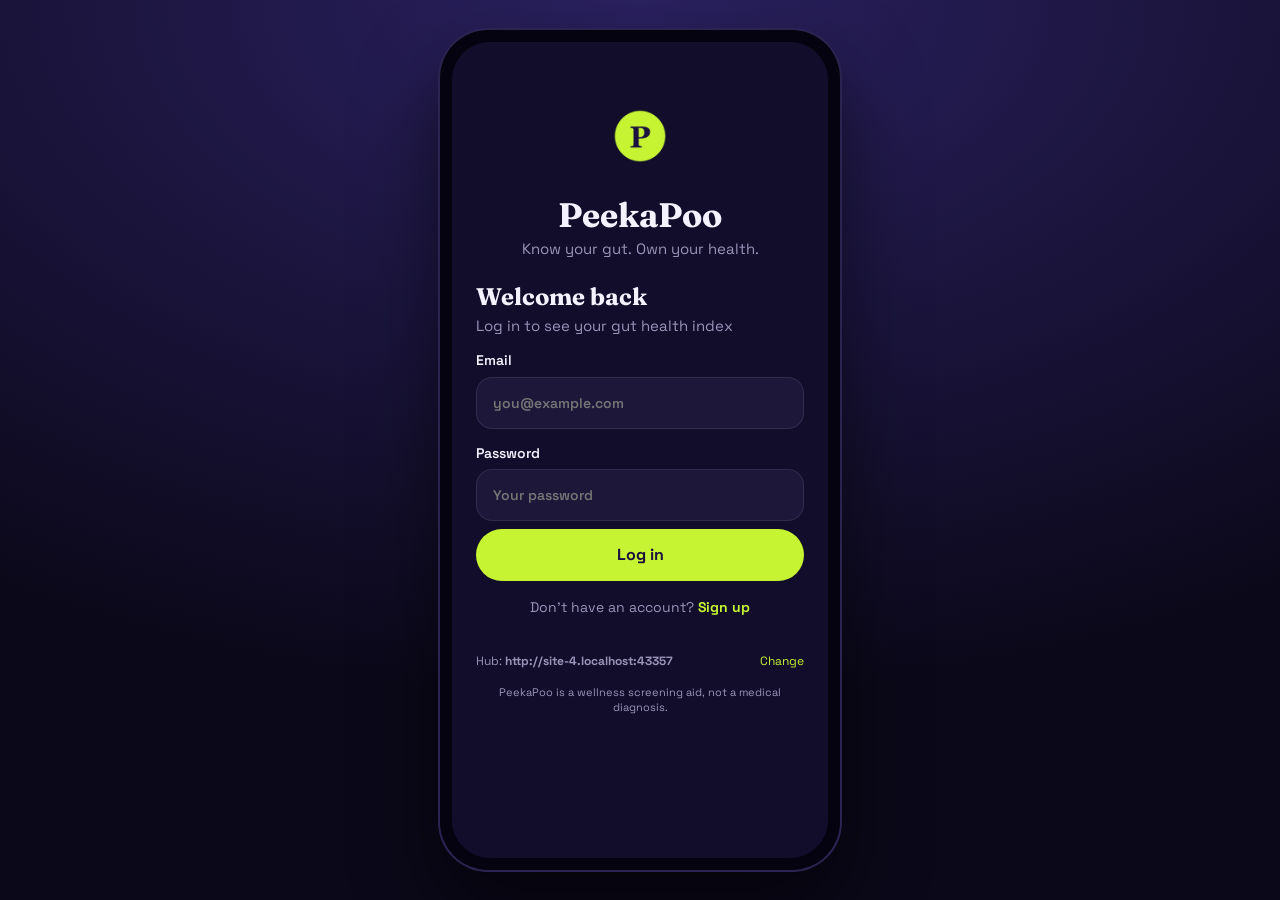
==== commit 54797a60: "Chat: 'Analyse my stool today' explains colour and visible fibre with likely food causes; dragon_fru" ====
--- a/mobile_app/index.html
+++ b/mobile_app/index.html
@@ -188,6 +188,7 @@
           <button class="member" data-sc="healthy">Healthy week</button>
           <button class="member" data-sc="ammonia_high">High ammonia</button>
           <button class="member" data-sc="constipation_gas">Constipation</button>
+          <button class="member" data-sc="dragon_fruit">Dragon fruit</button>
         </div>
         <p class="muted small" id="demo-status"></p>
       </div>
@@ -268,6 +269,7 @@
       </header>
       <div class="chat__log" id="chat-log"></div>
       <div class="suggest" id="suggest">
+        <button>Analyse my stool today</button>
         <button>Currently is my gut health okay?</button>
         <button>How's my stool pattern this week?</button>
         <button>Why is my hydration score low?</button>
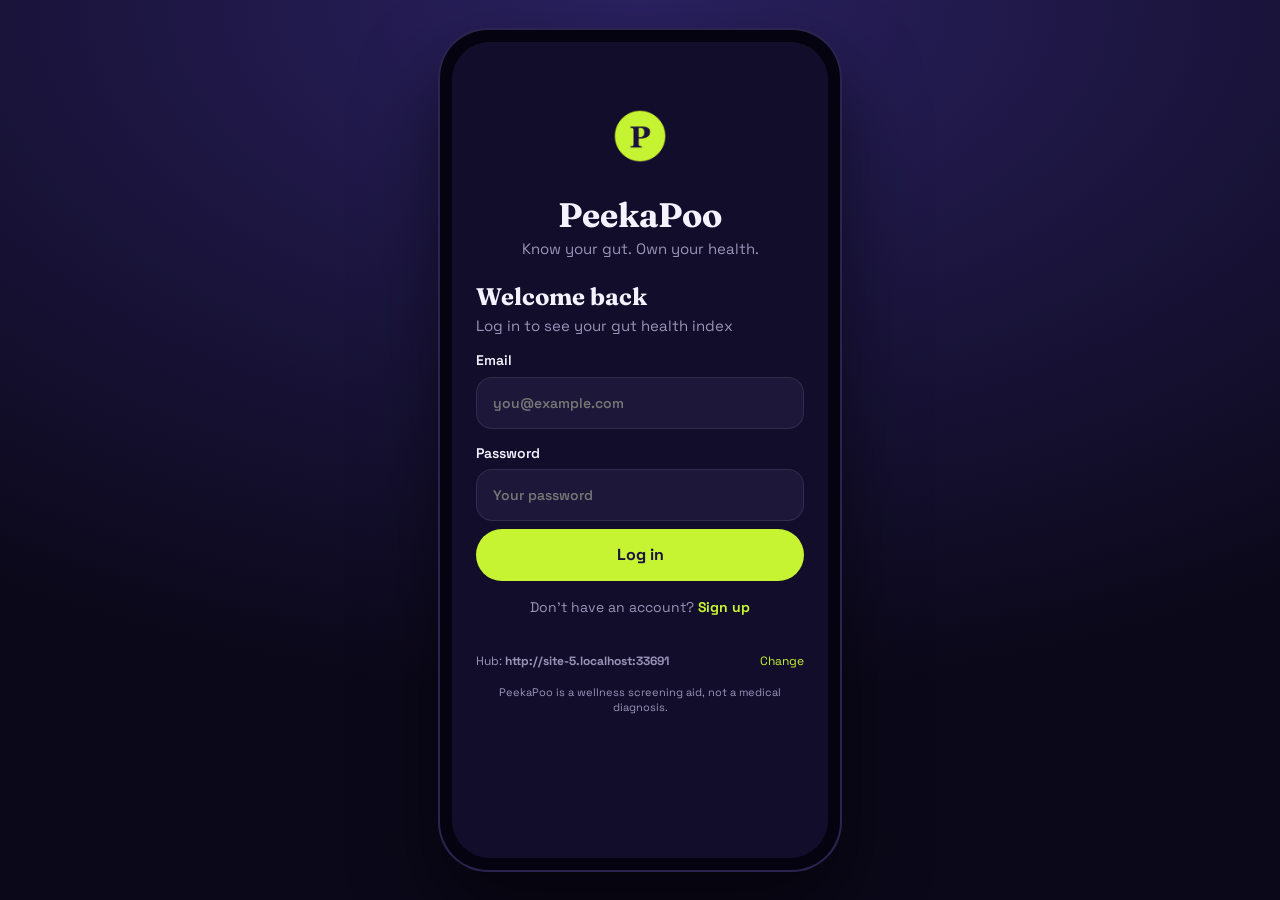
==== commit eca5807a: "Data: urine colour scale (Clear to Brown tubes over a hydration arrow), six-colour monthly bars, unu" ====
--- a/mobile_app/index.html
+++ b/mobile_app/index.html
@@ -116,9 +116,19 @@
       <h2 class="title title--sm">Urine &amp; Gas Signals</h2>
       <p class="muted">Same personal-history basis as your stool data above</p>
 
+      <p class="label">Urine colour scale <span class="muted">· your latest visit is ringed</span></p>
+      <div class="tubes" id="urine-tubes"></div>
+      <div class="hyd-arrow"><i></i>
+        <span style="grid-column: 1 / 4">Hydrated</span><span>Light dehydrated</span><span>Dehydrated</span><span>Severe</span>
+      </div>
+
       <p class="label">Urine colour, this month</p>
       <div id="urine-bars"></div>
       <div class="note" id="urine-note">-</div>
+
+      <p class="label">Unusual colours <span class="muted">· tap to learn</span></p>
+      <div class="ucol-grid" id="ucol-grid"></div>
+      <div class="note" id="ucol-info">-</div>
 
       <p class="label">Ammonia (NH₃), past 7 days</p>
       <div class="bars bars--week" id="nh3-bars"></div>
--- a/mobile_app/app.css
+++ b/mobile_app/app.css
@@ -144,6 +144,25 @@
 
 .visit-row { display: flex; justify-content: space-between; padding: 10px 0; border-bottom: 1px solid var(--line); font-size: 14px; }
 .visit-row:last-child { border: 0; }
+
+/* Urine colour scale: test tubes over a hydrated -> dehydrated arrow */
+.tubes { display: grid; grid-template-columns: repeat(6, 1fr); gap: 8px; align-items: start; }
+.tube > span { min-height: 2.4em; display: flex; align-items: flex-end; }
+.tube b { font-size: 10px; }
+.tube { display: flex; flex-direction: column; align-items: center; gap: 6px; font-size: 10.5px; line-height: 1.2; text-align: center; color: var(--muted); }
+.tube__glass { width: 26px; height: 78px; border: 2px solid #8d86ad; border-top: 0; border-radius: 0 0 13px 13px; position: relative; overflow: hidden; }
+.tube__glass i { position: absolute; left: 0; right: 0; bottom: 0; height: 80%; }
+.tube.is-me { color: var(--lime); font-weight: 600; }
+.tube.is-me .tube__glass { border-color: var(--lime); box-shadow: 0 0 0 3px rgba(198, 244, 50, .25); }
+.hyd-arrow { position: relative; display: grid; grid-template-columns: repeat(6, 1fr); gap: 8px; margin-top: 10px; padding-top: 16px; font-size: 10.5px; font-style: italic; color: var(--muted); text-align: center; }
+.hyd-arrow i { position: absolute; top: 0; left: 0; right: 0; height: 10px; background: linear-gradient(90deg, #f4f2ea, #f9ea6b, #f2a528, #c8642e); clip-path: polygon(0 30%, 95% 30%, 95% 0, 100% 50%, 95% 100%, 95% 70%, 0 70%); }
+.ucol-grid { display: grid; grid-template-columns: repeat(3, 1fr); gap: 8px; }
+.ucol { display: flex; align-items: center; gap: 8px; padding: 8px 10px; border: 1px solid var(--line); border-radius: 14px; background: var(--card); font-size: 13px; text-align: left; }
+.ucol i { flex: none; width: 16px; height: 16px; border-radius: 50%; border: 1px solid rgba(255, 255, 255, .25); }
+.ucol.is-on { border-color: var(--lime); }
+#ucol-info b { color: var(--lime); font-weight: 600; }
+#ucol-info p { margin: 0 0 6px; }
+#ucol-info p:last-child { margin: 0; }
 
 /* Bristol grid */
 .bss-grid { display: grid; grid-template-columns: repeat(4, 1fr); gap: 10px; }
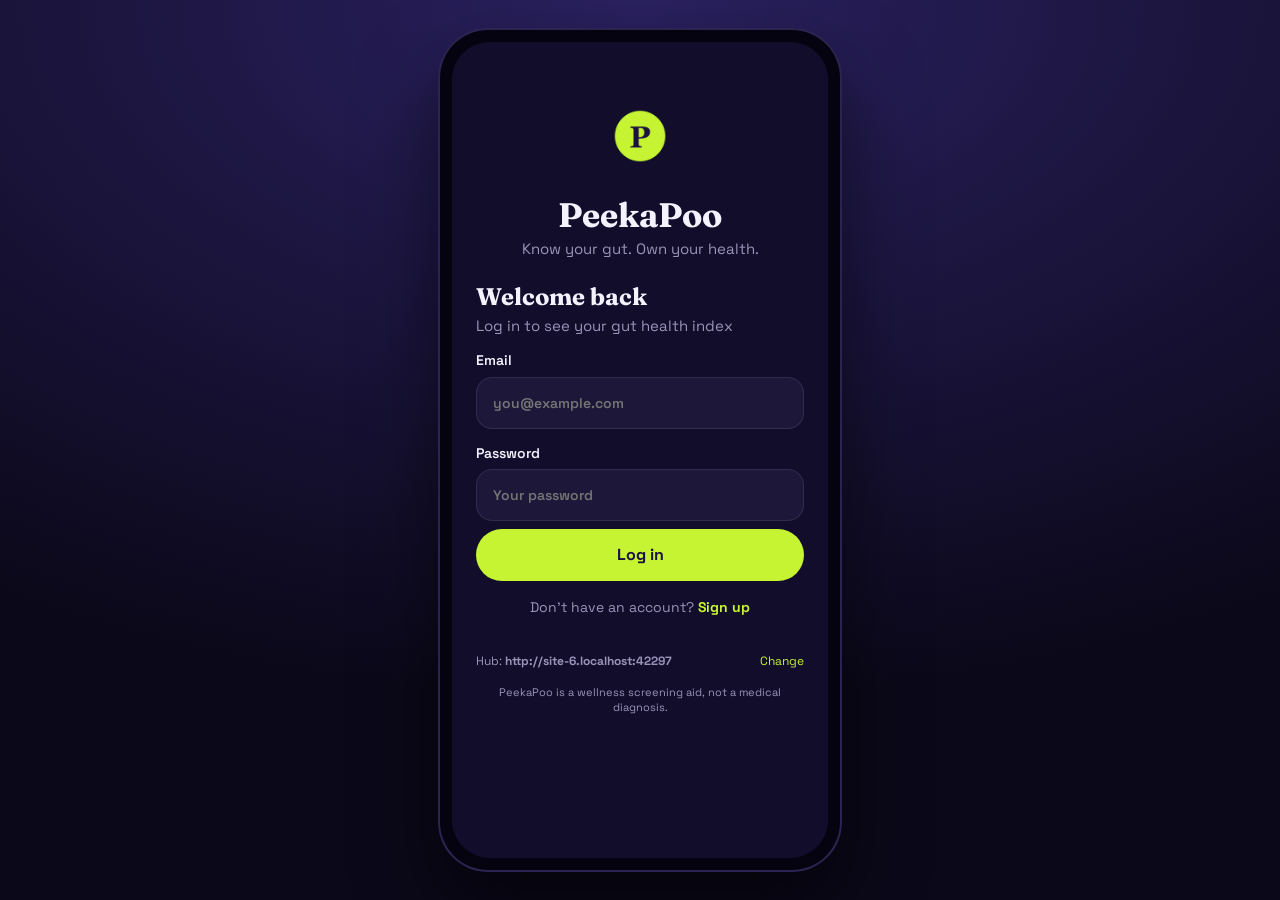
==== commit 6e354a70: "Data: gas signal cards with latest reading, status pill, bars from zero, personal baseline and alert" ====
--- a/mobile_app/index.html
+++ b/mobile_app/index.html
@@ -130,13 +130,9 @@
       <div class="ucol-grid" id="ucol-grid"></div>
       <div class="note" id="ucol-info">-</div>
 
-      <p class="label">Ammonia (NH₃), past 7 days</p>
-      <div class="bars bars--week" id="nh3-bars"></div>
-      <div class="note" id="nh3-note">-</div>
-
-      <p class="label">VOC signal, past 7 days</p>
-      <div class="bars bars--week" id="voc-bars"></div>
-      <div class="note" id="voc-note">Tracks alongside ammonia: both channels read from the same 8-channel gas array.</div>
+      <p class="label">Gas signals, past 7 days</p>
+      <article class="gas-card" id="gas-nh3"></article>
+      <article class="gas-card" id="gas-voc"></article>
     </section>
 
     <!-- ALERTS -->
--- a/mobile_app/app.css
+++ b/mobile_app/app.css
@@ -281,3 +281,37 @@
 .sheet .disclaimer { color: #6a6878; }
 .account-links { text-align: center; font-size: 13px; color: var(--muted); margin: 14px 0 0; }
 .account-links a, .account-links button { color: var(--muted); text-decoration: underline; }
+
+/* Gas signal cards: bars from zero with the personal baseline and alert line drawn across */
+.gas-card { margin-bottom: 14px; padding: 16px 16px 14px; border: 1px solid var(--line); border-radius: 22px; background: linear-gradient(180deg, #221b44, var(--card)); }
+.gas-card__head { display: flex; justify-content: space-between; align-items: flex-start; gap: 12px; margin-bottom: 14px; }
+.gas-card__head h3 { margin: 0; font-size: 17px; }
+.gas-card__head p { margin: 2px 0 0; font-size: 12px; color: var(--muted); }
+.gas-card__now { display: flex; flex-direction: column; align-items: flex-end; gap: 6px; }
+.gas-card__now b { font-family: var(--serif); font-size: 30px; line-height: 1; font-weight: 600; }
+.gas-card__now b small { font-family: var(--sans); font-size: 11px; font-weight: 400; color: var(--muted); margin-left: 4px; }
+.gpill { padding: 3px 10px; border-radius: 999px; font-size: 11px; font-weight: 600; white-space: nowrap; }
+.gpill.is-ok { background: rgba(94, 224, 160, .16); color: var(--green); }
+.gpill.is-hi { background: rgba(255, 107, 107, .18); color: var(--red); }
+.gpill.is-learn { background: rgba(154, 148, 184, .16); color: var(--muted); }
+.gas-plot { position: relative; }
+.gas-plot__band { position: absolute; left: 0; right: 0; bottom: 0; border-radius: 0 0 10px 10px; background: linear-gradient(0deg, rgba(94, 224, 160, .10), rgba(94, 224, 160, .03)); }
+.gas-plot__line { position: absolute; left: 0; right: 0; height: 0; border-top: 1px dashed; }
+.gas-plot__line.is-base { border-color: rgba(191, 224, 212, .55); }
+.gas-plot__line.is-alert { border-color: rgba(255, 107, 107, .6); }
+.gas-plot__bars { position: absolute; inset: 0; display: grid; grid-template-columns: repeat(7, 1fr); align-items: end; }
+.gbar { display: flex; flex-direction: column; align-items: center; gap: 4px; }
+.gbar i { width: 58%; max-width: 24px; border-radius: 8px 8px 3px 3px; background: linear-gradient(180deg, #bfe0d4, rgba(191, 224, 212, .28)); transition: height .4s ease; }
+.gbar.is-hi i { background: linear-gradient(180deg, #ff8a7a, rgba(255, 181, 71, .55)); box-shadow: 0 0 14px rgba(255, 107, 107, .35); }
+.gbar.is-today i { outline: 2px solid rgba(244, 242, 255, .7); outline-offset: 2px; }
+.gas-plot__days { display: grid; grid-template-columns: repeat(7, 1fr); margin-top: 8px; padding-top: 6px; border-top: 1px solid var(--line); font-size: 11px; text-align: center; color: var(--muted); }
+.gas-plot__days .is-today { color: var(--text); font-weight: 600; }
+.gas-card__note { margin: 12px 0 0; font-size: 13px; line-height: 1.45; color: #d6d2ea; }
+.gas-legend { display: flex; gap: 16px; margin: -4px 0 12px; font-size: 11px; color: var(--muted); }
+.gas-legend span::before { content: ""; display: inline-block; width: 16px; margin-right: 6px; vertical-align: middle; border-top: 1.5px dashed; }
+.gas-legend .is-base::before { border-color: var(--mint); }
+.gas-legend .is-alert::before { border-color: var(--red); }
+.gas-legend b { color: var(--text); font-weight: 600; }
+.gas-plot__days small { display: block; margin-top: 2px; font-size: 10px; font-weight: 400; color: var(--muted); }
+.gas-plot__days .is-today small { color: var(--text); font-weight: 600; }
+.gas-plot__days .is-hi small { color: var(--red); font-weight: 600; }
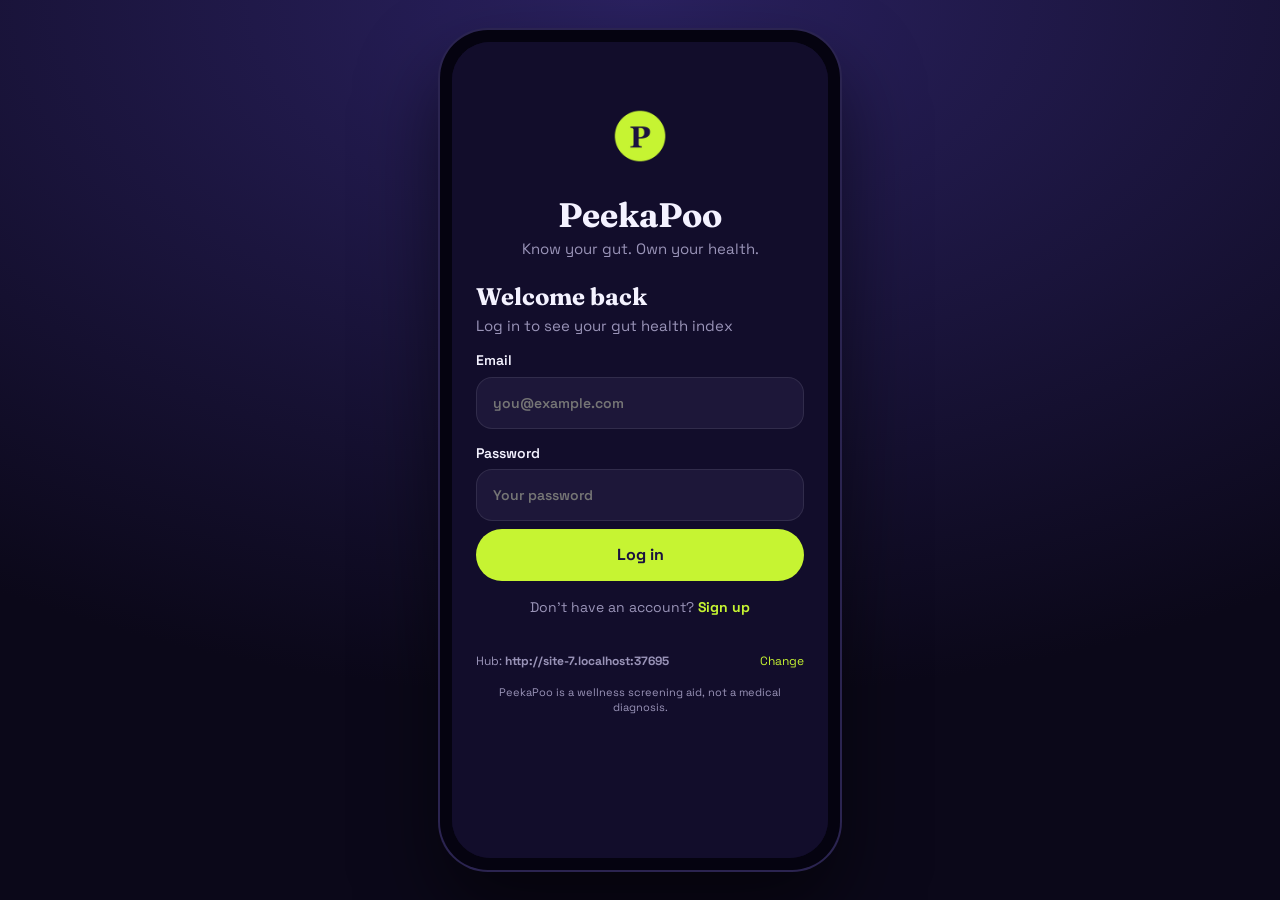
==== commit 61d0517a: "Data: NIR spectral composition card for stool, urine spectral + acoustic uroflowmetry card, gas chem" ====
--- a/mobile_app/index.html
+++ b/mobile_app/index.html
@@ -110,6 +110,9 @@
       </div>
       <div id="chip-view"></div>
 
+      <p class="label">Spectral Composition Check <span class="muted">· NIR</span></p>
+      <article class="spec-card" id="spec-stool"></article>
+
       <p class="label">Bristol Stool Scale <span class="muted">· tap to learn</span></p>
       <div class="bss-grid" id="bss-grid"></div>
 
@@ -126,6 +129,9 @@
       <div id="urine-bars"></div>
       <div class="note" id="urine-note">-</div>
 
+      <p class="label">Urine spectral &amp; flow check</p>
+      <article class="spec-card" id="spec-urine"></article>
+
       <p class="label">Unusual colours <span class="muted">· tap to learn</span></p>
       <div class="ucol-grid" id="ucol-grid"></div>
       <div class="note" id="ucol-info">-</div>
@@ -133,6 +139,7 @@
       <p class="label">Gas signals, past 7 days</p>
       <article class="gas-card" id="gas-nh3"></article>
       <article class="gas-card" id="gas-voc"></article>
+      <div class="chem-tags" id="gas-chem"></div>
     </section>
 
     <!-- ALERTS -->
--- a/mobile_app/app.css
+++ b/mobile_app/app.css
@@ -315,3 +315,27 @@
 .gas-plot__days small { display: block; margin-top: 2px; font-size: 10px; font-weight: 400; color: var(--muted); }
 .gas-plot__days .is-today small { color: var(--text); font-weight: 600; }
 .gas-plot__days .is-hi small { color: var(--red); font-weight: 600; }
+
+/* Spectral (NIR) and acoustic readings: one row per marker with its wavelength and a status pill */
+.gpill.is-info { background: rgba(120, 170, 255, .16); color: #8fb8ff; }
+.gpill.is-warn { background: rgba(255, 181, 71, .18); color: var(--amber); }
+.spec-card { padding: 6px 16px 14px; border: 1px solid var(--line); border-radius: 22px; background: linear-gradient(180deg, #221b44, var(--card)); }
+.spec-part { margin: 12px 0 2px; font-size: 11px; font-weight: 600; letter-spacing: .06em; text-transform: uppercase; color: var(--lime); }
+.spec-part small { display: block; margin-top: 2px; font-weight: 400; letter-spacing: 0; text-transform: none; color: var(--muted); }
+.spec-row { display: grid; grid-template-columns: 30px 1fr auto; align-items: center; gap: 10px; padding: 11px 0; border-bottom: 1px solid var(--line); }
+.spec-row:last-of-type { border-bottom: 0; }
+.spec-row__icon { font-size: 20px; text-align: center; }
+.spec-row h4 { margin: 0; font-size: 14px; font-weight: 600; }
+.spec-row p { margin: 2px 0 0; font-size: 11px; color: var(--muted); }
+.spec-row .gpill { white-space: normal; text-align: right; max-width: 150px; line-height: 1.3; }
+.spec-row__val { text-align: right; }
+.spec-row__val b { font-family: var(--serif); font-size: 22px; font-weight: 600; line-height: 1; }
+.spec-row__val b small { font-family: var(--sans); font-size: 11px; font-weight: 400; color: var(--muted); margin-left: 3px; }
+.spec-row__val span { display: block; margin-top: 3px; font-size: 11px; color: var(--muted); }
+.spec-note { margin: 10px 0 0; font-size: 12px; line-height: 1.45; color: #d6d2ea; }
+.spec-split { border-top: 1px dashed rgba(255, 255, 255, .14); margin-top: 6px; }
+.chem-tags { display: flex; flex-direction: column; gap: 8px; margin: -2px 0 6px; }
+.chem-tag { display: grid; grid-template-columns: 24px 1fr auto; align-items: center; gap: 8px; padding: 9px 12px; border: 1px solid var(--line); border-radius: 14px; background: var(--card); font-size: 12px; }
+.chem-tag > span:first-child { font-size: 16px; text-align: center; }
+.chem-tag b { display: block; font-size: 13px; font-weight: 600; }
+.chem-tag small { color: var(--muted); }
